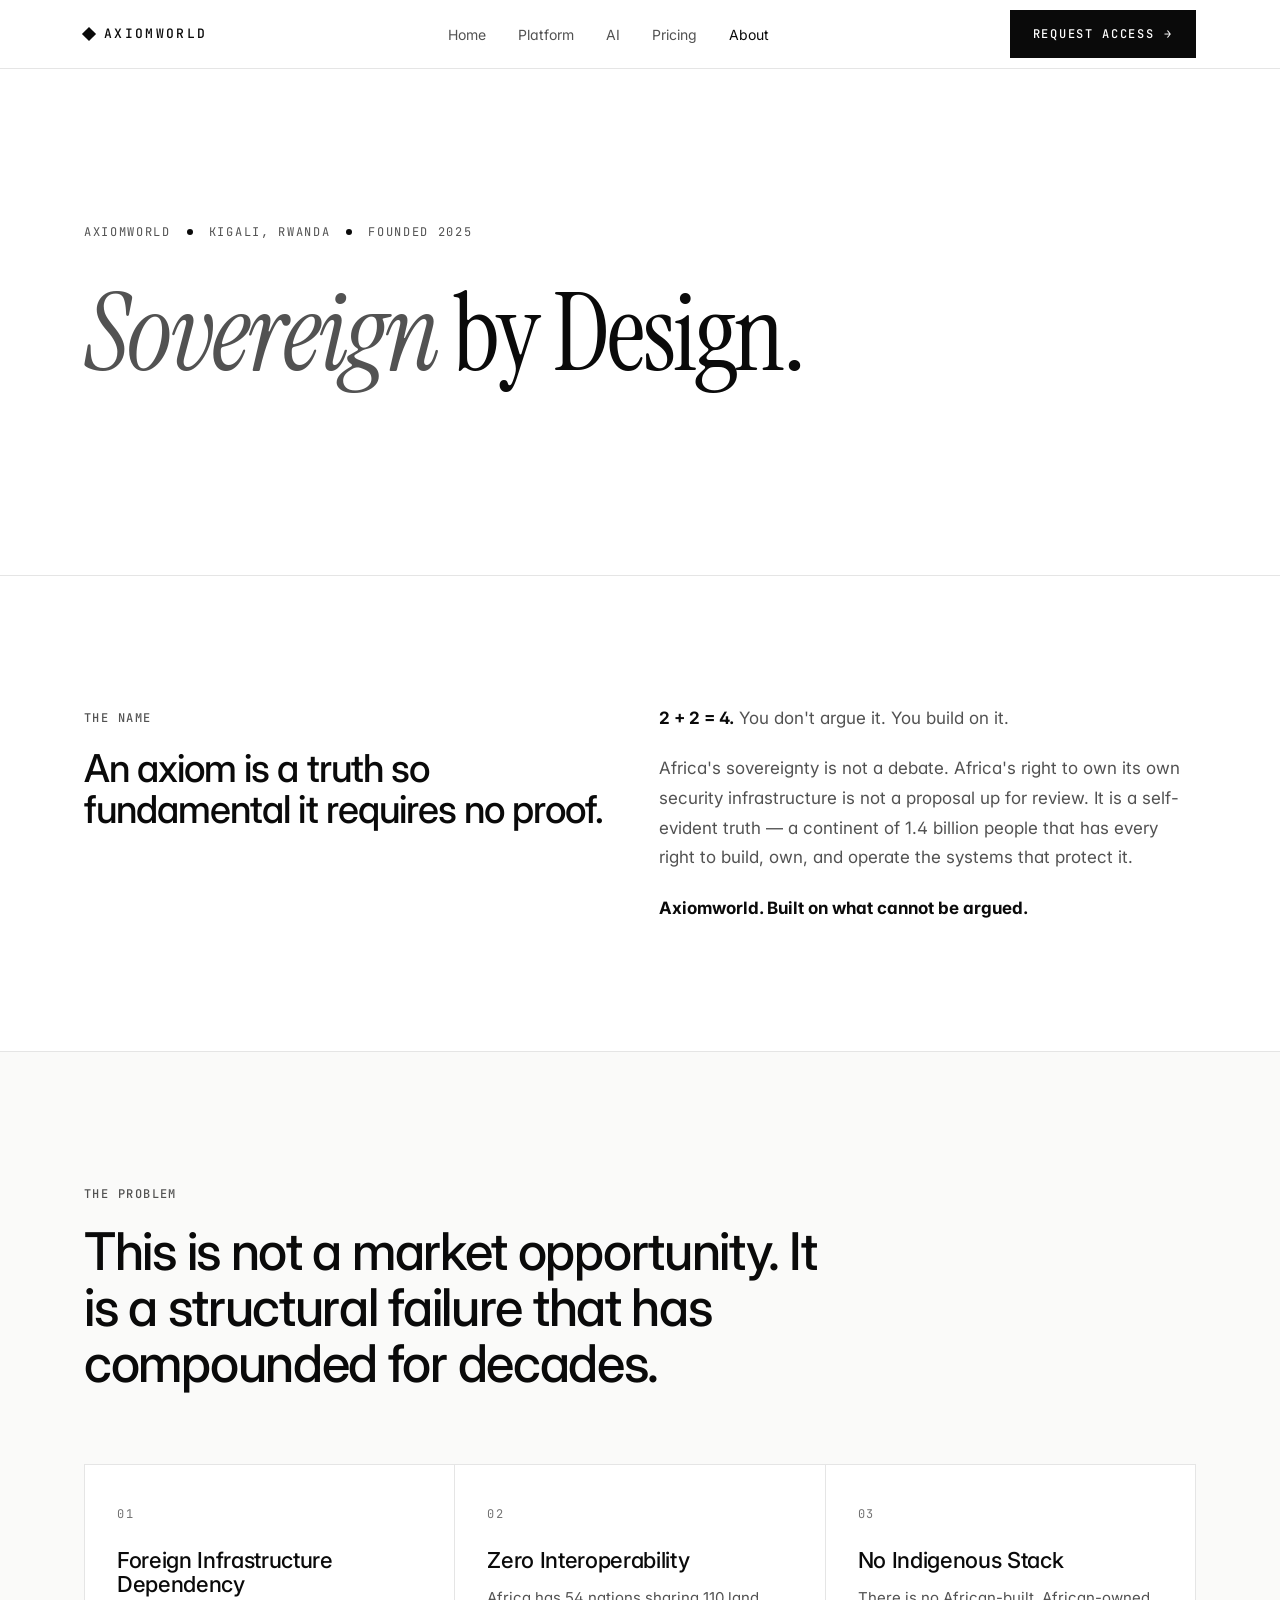
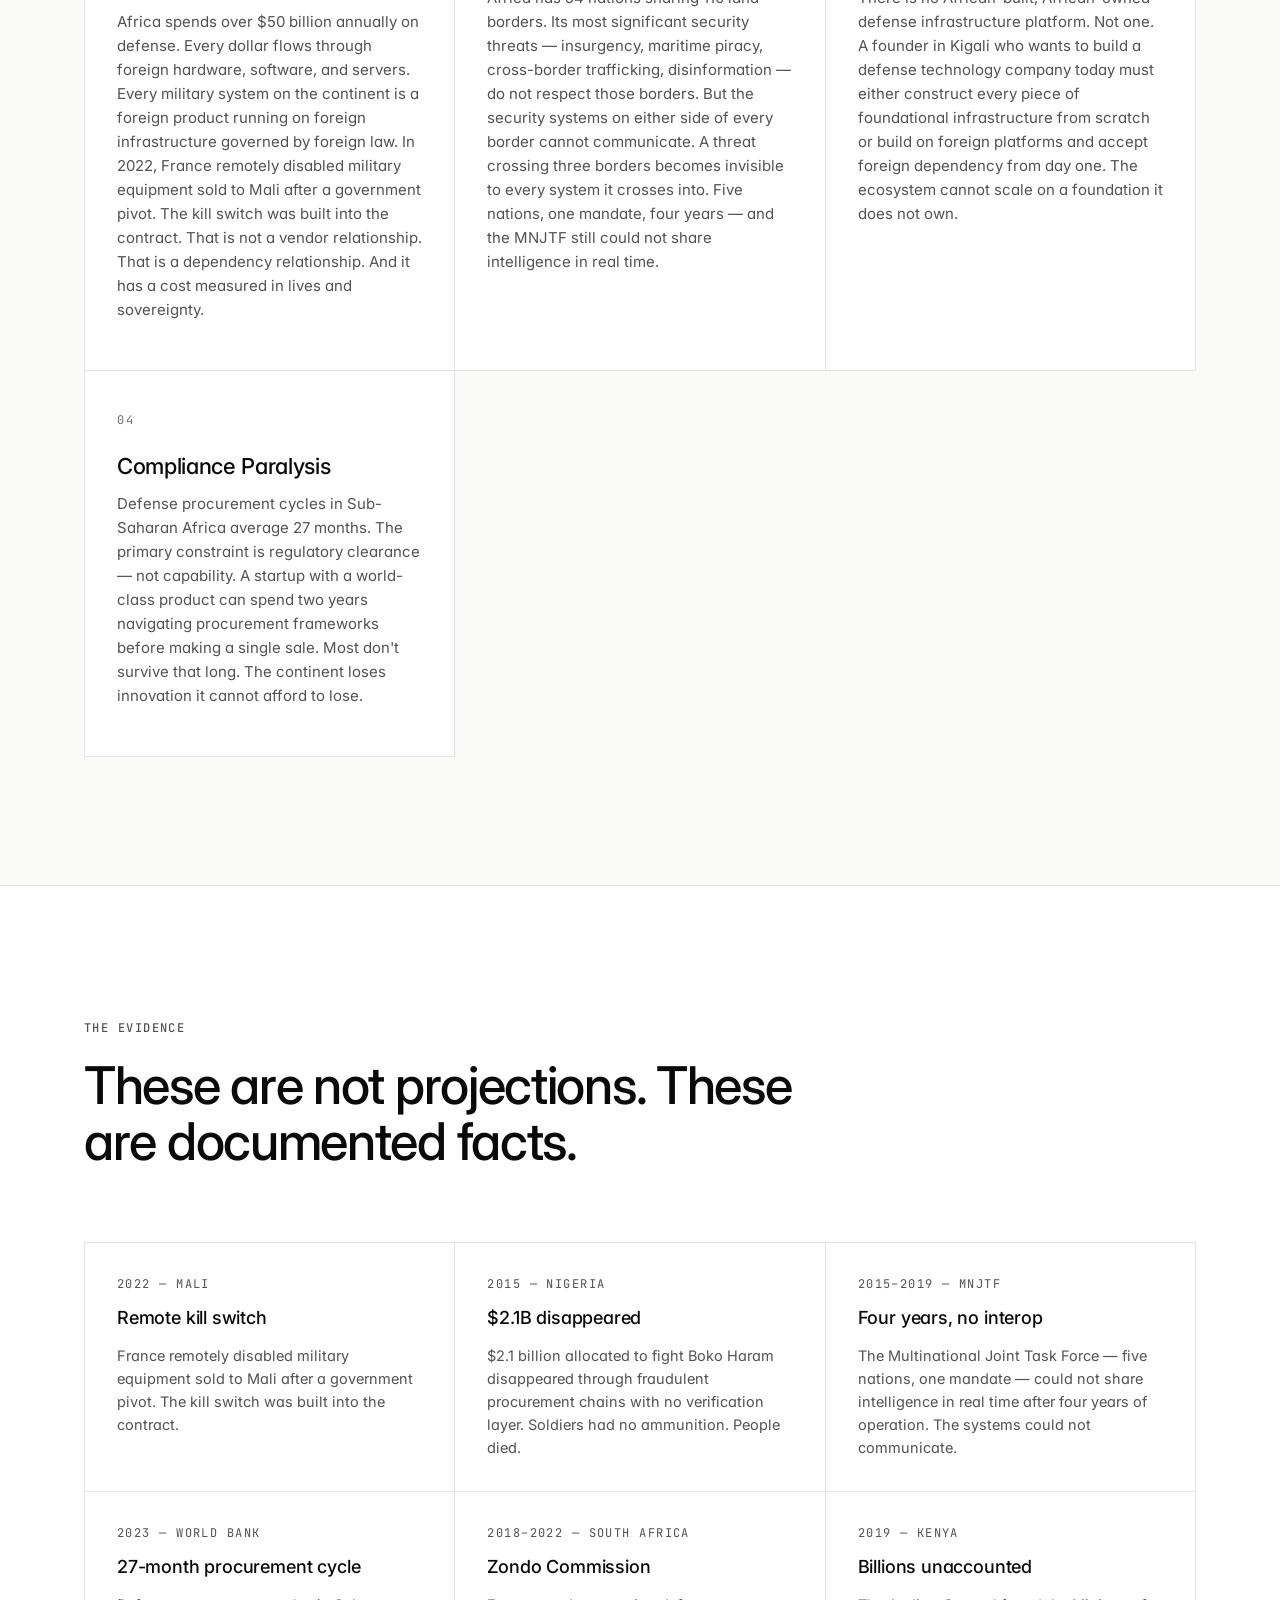
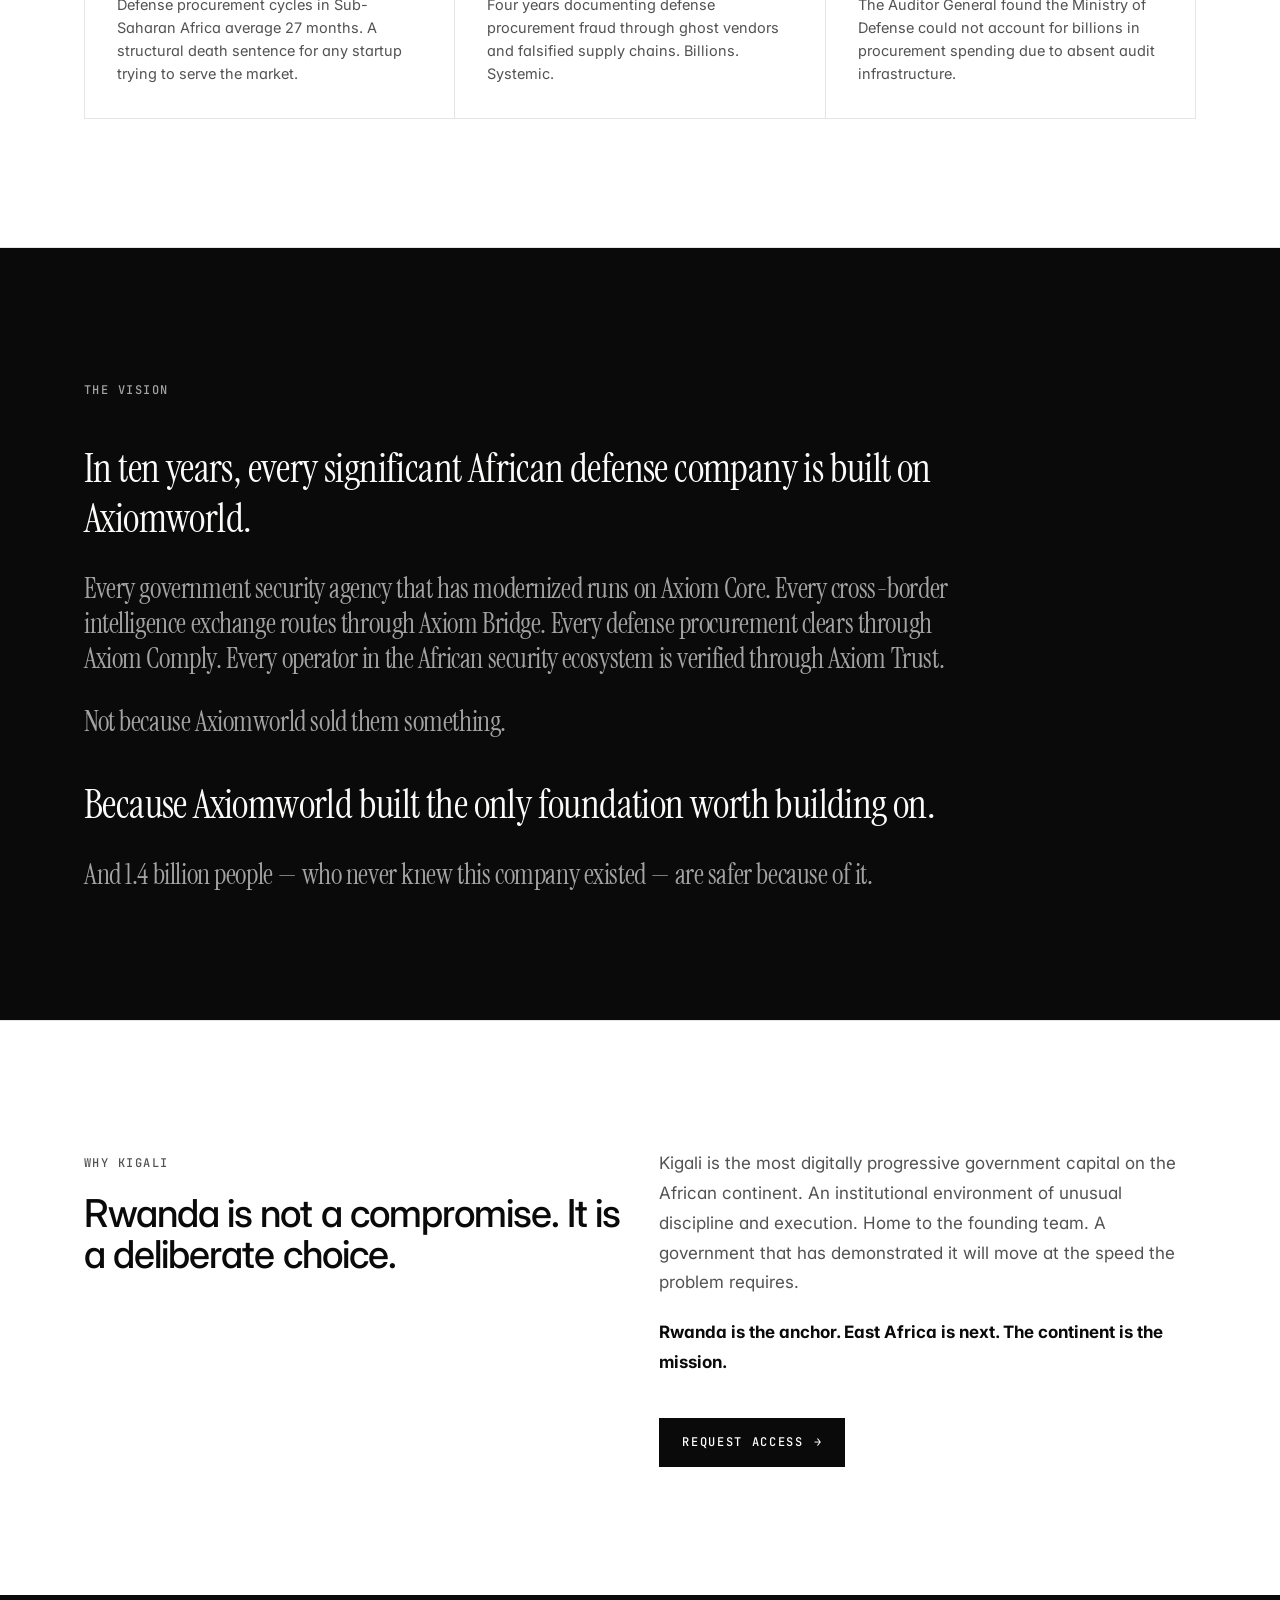
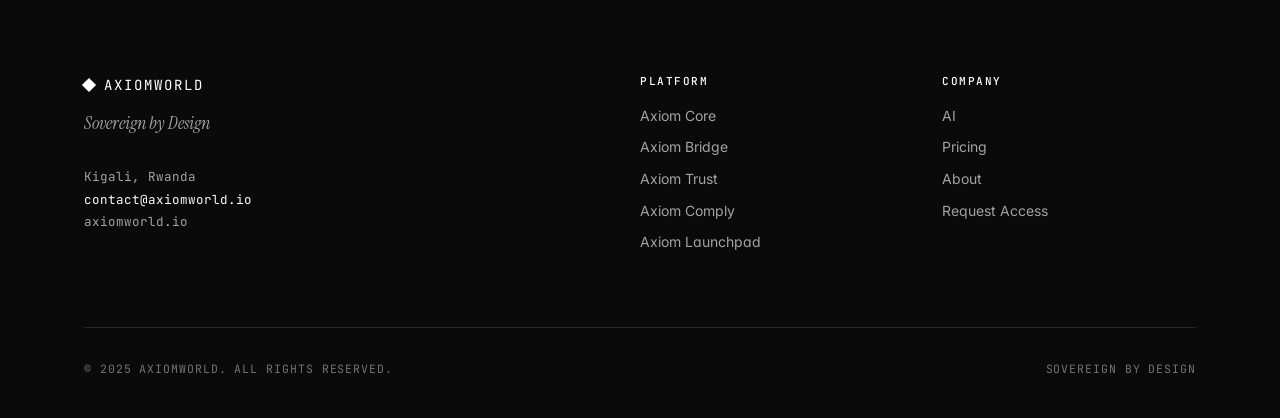
==== about.html @ 34fcff23 "Initial site — Axiomworld sovereign defense infrastructure" ====
<!doctype html>
<html lang="en">
<head>
<meta charset="utf-8" />
<meta name="viewport" content="width=device-width,initial-scale=1" />
<title>About — Axiomworld</title>
<meta name="description" content="Sovereign by Design. Axiomworld — Kigali, Rwanda — Founded 2025. The why, the problem, the evidence, and the vision." />
<link rel="preconnect" href="https://fonts.googleapis.com" />
<link rel="preconnect" href="https://fonts.gstatic.com" crossorigin />
<link href="https://fonts.googleapis.com/css2?family=Inter:wght@400;500;600;700&family=JetBrains+Mono:wght@400;500&family=Instrument+Serif:ital@0;1&display=swap" rel="stylesheet" />
<link rel="stylesheet" href="styles.css" />
</head>
<body>

<header class="nav">
  <div class="nav-inner">
    <a href="index.html" class="brand">Axiomworld</a>
    <nav>
      <ul class="nav-links" id="navLinks">
        <li><a href="index.html">Home</a></li>
        <li><a href="platform.html">Platform</a></li>
        <li><a href="ai.html">AI</a></li>
        <li><a href="pricing.html">Pricing</a></li>
        <li><a href="about.html" class="active">About</a></li>
      </ul>
    </nav>
    <div class="nav-cta">
      <a href="request-access.html" class="btn">Request Access <span class="arrow">→</span></a>
      <button class="nav-toggle" id="navToggle" aria-label="Menu">Menu</button>
    </div>
  </div>
</header>

<main>

<section class="hero">
  <div class="container">
    <div class="hero-meta">
      <span>AXIOMWORLD</span>
      <span class="dot"></span>
      <span>Kigali, Rwanda</span>
      <span class="dot"></span>
      <span>Founded 2025</span>
    </div>
    <h1 class="hero-title"><em>Sovereign</em> by Design.</h1>
  </div>
</section>

<section class="section">
  <div class="container">
    <div class="grid-2">
      <div>
        <span class="eyebrow">The Name</span>
        <h2 class="section-title" style="font-size: clamp(26px, 3vw, 40px);">An axiom is a truth so fundamental it requires no proof.</h2>
      </div>
      <div class="prose">
        <p><strong style="color:var(--text);">2 + 2 = 4.</strong> You don't argue it. You build on it.</p>
        <p>Africa's sovereignty is not a debate. Africa's right to own its own security infrastructure is not a proposal up for review. It is a self-evident truth — a continent of 1.4 billion people that has every right to build, own, and operate the systems that protect it.</p>
        <p><strong style="color:var(--text);">Axiomworld. Built on what cannot be argued.</strong></p>
      </div>
    </div>
  </div>
</section>

<section class="section section--alt">
  <div class="container">
    <div class="section-head">
      <span class="eyebrow">The Problem</span>
      <h2 class="section-title">This is not a market opportunity. It is a structural failure that has compounded for decades.</h2>
    </div>

    <div class="layers">

      <div class="layer">
        <div class="layer-num">01</div>
        <h3 class="layer-title">Foreign Infrastructure Dependency</h3>
        <p class="layer-desc">Africa spends over $50 billion annually on defense. Every dollar flows through foreign hardware, software, and servers. Every military system on the continent is a foreign product running on foreign infrastructure governed by foreign law. In 2022, France remotely disabled military equipment sold to Mali after a government pivot. The kill switch was built into the contract. That is not a vendor relationship. That is a dependency relationship. And it has a cost measured in lives and sovereignty.</p>
      </div>

      <div class="layer">
        <div class="layer-num">02</div>
        <h3 class="layer-title">Zero Interoperability</h3>
        <p class="layer-desc">Africa has 54 nations sharing 110 land borders. Its most significant security threats — insurgency, maritime piracy, cross-border trafficking, disinformation — do not respect those borders. But the security systems on either side of every border cannot communicate. A threat crossing three borders becomes invisible to every system it crosses into. Five nations, one mandate, four years — and the MNJTF still could not share intelligence in real time.</p>
      </div>

      <div class="layer">
        <div class="layer-num">03</div>
        <h3 class="layer-title">No Indigenous Stack</h3>
        <p class="layer-desc">There is no African-built, African-owned defense infrastructure platform. Not one. A founder in Kigali who wants to build a defense technology company today must either construct every piece of foundational infrastructure from scratch or build on foreign platforms and accept foreign dependency from day one. The ecosystem cannot scale on a foundation it does not own.</p>
      </div>

      <div class="layer">
        <div class="layer-num">04</div>
        <h3 class="layer-title">Compliance Paralysis</h3>
        <p class="layer-desc">Defense procurement cycles in Sub-Saharan Africa average 27 months. The primary constraint is regulatory clearance — not capability. A startup with a world-class product can spend two years navigating procurement frameworks before making a single sale. Most don't survive that long. The continent loses innovation it cannot afford to lose.</p>
      </div>

    </div>
  </div>
</section>

<section class="section">
  <div class="container">
    <div class="section-head">
      <span class="eyebrow">The Evidence</span>
      <h2 class="section-title">These are not projections. These are documented facts.</h2>
    </div>

    <div class="evidence">
      <div class="evidence-item">
        <div class="evidence-year">2022 — Mali</div>
        <div class="evidence-title">Remote kill switch</div>
        <div class="evidence-text">France remotely disabled military equipment sold to Mali after a government pivot. The kill switch was built into the contract.</div>
      </div>
      <div class="evidence-item">
        <div class="evidence-year">2015 — Nigeria</div>
        <div class="evidence-title">$2.1B disappeared</div>
        <div class="evidence-text">$2.1 billion allocated to fight Boko Haram disappeared through fraudulent procurement chains with no verification layer. Soldiers had no ammunition. People died.</div>
      </div>
      <div class="evidence-item">
        <div class="evidence-year">2015–2019 — MNJTF</div>
        <div class="evidence-title">Four years, no interop</div>
        <div class="evidence-text">The Multinational Joint Task Force — five nations, one mandate — could not share intelligence in real time after four years of operation. The systems could not communicate.</div>
      </div>
      <div class="evidence-item">
        <div class="evidence-year">2023 — World Bank</div>
        <div class="evidence-title">27-month procurement cycle</div>
        <div class="evidence-text">Defense procurement cycles in Sub-Saharan Africa average 27 months. A structural death sentence for any startup trying to serve the market.</div>
      </div>
      <div class="evidence-item">
        <div class="evidence-year">2018–2022 — South Africa</div>
        <div class="evidence-title">Zondo Commission</div>
        <div class="evidence-text">Four years documenting defense procurement fraud through ghost vendors and falsified supply chains. Billions. Systemic.</div>
      </div>
      <div class="evidence-item">
        <div class="evidence-year">2019 — Kenya</div>
        <div class="evidence-title">Billions unaccounted</div>
        <div class="evidence-text">The Auditor General found the Ministry of Defense could not account for billions in procurement spending due to absent audit infrastructure.</div>
      </div>
    </div>
  </div>
</section>

<section class="section section--black">
  <div class="container">
    <span class="eyebrow">The Vision</span>
    <div class="statement-body" style="margin-top: 24px;">
      <p style="color:#fafaf9;">In ten years, every significant African defense company is built on Axiomworld.</p>
      <p style="color:#a3a3a3; font-size: clamp(20px, 2.4vw, 28px);">Every government security agency that has modernized runs on Axiom Core. Every cross-border intelligence exchange routes through Axiom Bridge. Every defense procurement clears through Axiom Comply. Every operator in the African security ecosystem is verified through Axiom Trust.</p>
      <p style="color:#a3a3a3; font-size: clamp(20px, 2.4vw, 28px);">Not because Axiomworld sold them something.</p>
      <p style="color:#fafaf9;">Because Axiomworld built the only foundation worth building on.</p>
      <p style="color:#a3a3a3; font-size: clamp(20px, 2.4vw, 28px);">And 1.4 billion people — who never knew this company existed — are safer because of it.</p>
    </div>
  </div>
</section>

<section class="section">
  <div class="container">
    <div class="grid-2">
      <div>
        <span class="eyebrow">Why Kigali</span>
        <h2 class="section-title" style="font-size: clamp(26px, 3vw, 40px);">Rwanda is not a compromise. It is a deliberate choice.</h2>
      </div>
      <div class="prose">
        <p>Kigali is the most digitally progressive government capital on the African continent. An institutional environment of unusual discipline and execution. Home to the founding team. A government that has demonstrated it will move at the speed the problem requires.</p>
        <p><strong style="color:var(--text);">Rwanda is the anchor. East Africa is next. The continent is the mission.</strong></p>
        <div style="margin-top: 40px;">
          <a href="request-access.html" class="btn">Request Access <span class="arrow">→</span></a>
        </div>
      </div>
    </div>
  </div>
</section>

</main>

<footer class="footer">
  <div class="container">
    <div class="footer-grid">
      <div>
        <div class="footer-brand">Axiomworld</div>
        <div class="footer-tag">Sovereign by Design</div>
        <div class="footer-addr">
          Kigali, Rwanda<br>
          <a href="mailto:contact@axiomworld.io">contact@axiomworld.io</a><br>
          axiomworld.io
        </div>
      </div>
      <div>
        <h4>Platform</h4>
        <ul>
          <li><a href="platform.html">Axiom Core</a></li>
          <li><a href="platform.html">Axiom Bridge</a></li>
          <li><a href="platform.html">Axiom Trust</a></li>
          <li><a href="platform.html">Axiom Comply</a></li>
          <li><a href="platform.html">Axiom Launchpad</a></li>
        </ul>
      </div>
      <div>
        <h4>Company</h4>
        <ul>
          <li><a href="ai.html">AI</a></li>
          <li><a href="pricing.html">Pricing</a></li>
          <li><a href="about.html">About</a></li>
          <li><a href="request-access.html">Request Access</a></li>
        </ul>
      </div>
    </div>
    <div class="footer-base">
      <div>© 2025 Axiomworld. All rights reserved.</div>
      <div>Sovereign by Design</div>
    </div>
  </div>
</footer>

<script>
  (function(){
    var t = document.getElementById('navToggle');
    var l = document.getElementById('navLinks');
    if (t && l) t.addEventListener('click', function(){ l.classList.toggle('open'); });
  })();
</script>

</body>
</html>
---- styles.css ----
/* =========================================================
   AXIOMWORLD — SOVEREIGN BY DESIGN
   ========================================================= */

:root {
  --bg:          #ffffff;
  --bg-alt:      #fafaf9;
  --bg-deep:     #f5f5f4;
  --text:        #0a0a0a;
  --text-muted:  #525252;
  --text-faint:  #737373;
  --border:      #e5e5e5;
  --border-bold: #0a0a0a;
  --accent:      #0a0a0a;
  --code-bg:     #f5f5f4;
  --sig-red:     #9f1239;

  --font-sans:    'Inter', -apple-system, BlinkMacSystemFont, 'Segoe UI', sans-serif;
  --font-mono:    'JetBrains Mono', ui-monospace, 'SF Mono', Menlo, monospace;
  --font-display: 'Instrument Serif', 'Times New Roman', serif;

  --max-w: 1240px;
  --pad-x: clamp(24px, 5vw, 72px);
}

* { box-sizing: border-box; margin: 0; padding: 0; }

html {
  scroll-behavior: smooth;
  -webkit-text-size-adjust: 100%;
}

body {
  background: var(--bg);
  color: var(--text);
  font-family: var(--font-sans);
  font-size: 16px;
  line-height: 1.55;
  font-weight: 400;
  -webkit-font-smoothing: antialiased;
  -moz-osx-font-smoothing: grayscale;
  font-feature-settings: 'ss01', 'cv11';
}

a { color: inherit; text-decoration: none; }
img { max-width: 100%; display: block; }

/* =========================================================
   LAYOUT PRIMITIVES
   ========================================================= */

.container {
  max-width: var(--max-w);
  margin: 0 auto;
  padding-left: var(--pad-x);
  padding-right: var(--pad-x);
  width: 100%;
}

.section {
  padding: clamp(72px, 10vw, 140px) 0;
  border-top: 1px solid var(--border);
}

.section--alt { background: var(--bg-alt); }
.section--deep { background: var(--bg-deep); }
.section--black { background: var(--text); color: #fafaf9; }
.section--black .eyebrow { color: #a3a3a3; }
.section--black .section-title { color: #fafaf9; }

.section-head {
  margin-bottom: clamp(40px, 6vw, 72px);
  max-width: 760px;
}

/* =========================================================
   TYPOGRAPHY
   ========================================================= */

.eyebrow {
  font-family: var(--font-mono);
  font-size: 12px;
  font-weight: 500;
  text-transform: uppercase;
  letter-spacing: 0.12em;
  color: var(--text-muted);
  display: inline-block;
  margin-bottom: 20px;
}

.eyebrow--num::before {
  content: attr(data-num) ' — ';
  color: var(--text);
}

h1, h2, h3, h4 { font-weight: 500; letter-spacing: -0.02em; line-height: 1.1; }

.display {
  font-family: var(--font-display);
  font-weight: 400;
  font-size: clamp(40px, 7vw, 88px);
  line-height: 1.02;
  letter-spacing: -0.02em;
}

.section-title {
  font-size: clamp(30px, 4.2vw, 52px);
  line-height: 1.08;
  letter-spacing: -0.025em;
  margin-bottom: 16px;
  font-weight: 500;
}

.section-kicker {
  font-family: var(--font-display);
  font-style: italic;
  color: var(--text-muted);
  font-size: clamp(18px, 2vw, 22px);
  line-height: 1.4;
  margin-bottom: 28px;
  font-weight: 400;
}

.lede {
  font-size: clamp(17px, 1.5vw, 20px);
  line-height: 1.55;
  color: var(--text);
  max-width: 680px;
}

.body-text {
  color: var(--text-muted);
  font-size: 16px;
  line-height: 1.65;
  max-width: 640px;
}
.body-text p + p { margin-top: 1em; }

.mono {
  font-family: var(--font-mono);
  font-size: 12.5px;
  letter-spacing: 0.02em;
  color: var(--text-muted);
}

hr.rule {
  border: none;
  border-top: 1px solid var(--border);
  margin: 64px 0;
}

hr.rule--bold {
  border: none;
  border-top: 2px solid var(--border-bold);
  margin: 40px 0;
}

/* =========================================================
   NAV
   ========================================================= */

.nav {
  position: sticky;
  top: 0;
  z-index: 50;
  background: rgba(255,255,255,0.88);
  backdrop-filter: saturate(180%) blur(12px);
  -webkit-backdrop-filter: saturate(180%) blur(12px);
  border-bottom: 1px solid var(--border);
}

.nav-inner {
  display: flex;
  align-items: center;
  justify-content: space-between;
  height: 68px;
  max-width: var(--max-w);
  margin: 0 auto;
  padding-left: var(--pad-x);
  padding-right: var(--pad-x);
}

.brand {
  font-family: var(--font-mono);
  font-weight: 500;
  font-size: 13px;
  letter-spacing: 0.18em;
  text-transform: uppercase;
  color: var(--text);
  display: flex;
  align-items: center;
  gap: 10px;
}
.brand::before {
  content: '';
  display: inline-block;
  width: 10px; height: 10px;
  background: var(--text);
  transform: rotate(45deg);
}

.nav-links {
  display: flex;
  align-items: center;
  gap: 32px;
  list-style: none;
}
.nav-links a {
  font-size: 14px;
  color: var(--text-muted);
  transition: color 0.15s ease;
  padding: 8px 0;
}
.nav-links a:hover,
.nav-links a.active { color: var(--text); }

.nav-cta { display: flex; align-items: center; gap: 16px; }

.nav-toggle {
  display: none;
  background: none; border: none;
  font-family: var(--font-mono);
  font-size: 12px;
  text-transform: uppercase;
  letter-spacing: 0.12em;
  color: var(--text);
  cursor: pointer;
}

@media (max-width: 860px) {
  .nav-links { display: none; }
  .nav-links.open {
    display: flex;
    position: absolute;
    top: 68px; left: 0; right: 0;
    flex-direction: column;
    align-items: flex-start;
    background: #fff;
    padding: 24px var(--pad-x) 32px;
    border-bottom: 1px solid var(--border);
    gap: 20px;
  }
  .nav-toggle { display: block; }
  .nav-cta .btn { display: none; }
}

/* =========================================================
   BUTTONS
   ========================================================= */

.btn {
  display: inline-flex;
  align-items: center;
  gap: 10px;
  font-family: var(--font-mono);
  font-size: 12px;
  font-weight: 500;
  letter-spacing: 0.14em;
  text-transform: uppercase;
  padding: 14px 22px;
  background: var(--text);
  color: #fff;
  border: 1px solid var(--text);
  cursor: pointer;
  transition: all 0.18s ease;
  white-space: nowrap;
}
.btn:hover { background: #fff; color: var(--text); }

.btn--ghost {
  background: transparent;
  color: var(--text);
  border-color: var(--text);
}
.btn--ghost:hover { background: var(--text); color: #fff; }

.btn--inline {
  padding: 0;
  background: none;
  color: var(--text);
  border: none;
  border-bottom: 1px solid var(--text);
  border-radius: 0;
  padding-bottom: 2px;
  font-size: 12px;
  letter-spacing: 0.14em;
}
.btn--inline:hover { background: none; color: var(--text-muted); border-bottom-color: var(--text-muted); }

.btn .arrow { transition: transform 0.18s ease; }
.btn:hover .arrow { transform: translateX(4px); }

/* =========================================================
   HERO
   ========================================================= */

.hero {
  padding-top: clamp(80px, 12vw, 160px);
  padding-bottom: clamp(80px, 12vw, 140px);
  border-top: none;
  position: relative;
}

.hero-grid {
  display: grid;
  grid-template-columns: minmax(0, 1fr);
  gap: 48px;
}

.hero-meta {
  font-family: var(--font-mono);
  font-size: 12px;
  letter-spacing: 0.14em;
  text-transform: uppercase;
  color: var(--text-muted);
  margin-bottom: 40px;
  display: flex;
  gap: 16px;
  flex-wrap: wrap;
  align-items: center;
}
.hero-meta .dot { width: 6px; height: 6px; background: var(--text); border-radius: 50%; display:inline-block; }

.hero-title {
  font-family: var(--font-display);
  font-weight: 400;
  font-size: clamp(44px, 8.5vw, 108px);
  line-height: 0.98;
  letter-spacing: -0.025em;
  max-width: 18ch;
  margin-bottom: 48px;
}
.hero-title em {
  font-style: italic;
  color: var(--text-muted);
}

.hero-sub {
  font-family: var(--font-mono);
  font-size: 13px;
  letter-spacing: 0.1em;
  text-transform: uppercase;
  color: var(--text-muted);
  margin-bottom: 48px;
}

.hero-actions { display: flex; gap: 16px; flex-wrap: wrap; }

/* =========================================================
   STATS GRID
   ========================================================= */

.stats-grid {
  display: grid;
  grid-template-columns: repeat(auto-fit, minmax(260px, 1fr));
  gap: 0;
  border-top: 1px solid var(--border);
  border-left: 1px solid var(--border);
}

.stat {
  padding: 40px 32px;
  border-right: 1px solid var(--border);
  border-bottom: 1px solid var(--border);
  background: var(--bg);
}

.stat-num {
  font-family: var(--font-display);
  font-size: clamp(48px, 5vw, 72px);
  line-height: 1;
  letter-spacing: -0.03em;
  margin-bottom: 16px;
  font-weight: 400;
}
.stat-label {
  font-weight: 500;
  font-size: 15px;
  margin-bottom: 10px;
  color: var(--text);
}
.stat-desc {
  font-family: var(--font-mono);
  font-size: 12.5px;
  line-height: 1.55;
  color: var(--text-muted);
}

/* =========================================================
   LAYER / FEATURE CARDS
   ========================================================= */

.layers {
  display: grid;
  grid-template-columns: repeat(auto-fit, minmax(320px, 1fr));
  gap: 0;
  border-top: 1px solid var(--border);
  border-left: 1px solid var(--border);
}
.layer {
  padding: 40px 32px 48px;
  border-right: 1px solid var(--border);
  border-bottom: 1px solid var(--border);
  background: var(--bg);
  display: flex;
  flex-direction: column;
}
.layer-num {
  font-family: var(--font-mono);
  font-size: 12px;
  letter-spacing: 0.14em;
  color: var(--text-faint);
  margin-bottom: 24px;
}
.layer-code {
  font-family: var(--font-mono);
  font-size: 13px;
  font-weight: 500;
  letter-spacing: 0.08em;
  background: var(--code-bg);
  color: var(--text);
  padding: 4px 10px;
  align-self: flex-start;
  margin-bottom: 16px;
  border: 1px solid var(--border);
}
.layer-title {
  font-size: 22px;
  font-weight: 500;
  margin-bottom: 14px;
  letter-spacing: -0.015em;
}
.layer-desc {
  color: var(--text-muted);
  font-size: 15px;
  line-height: 1.6;
}

/* Full-width layer rows (Platform page) */
.layer-row {
  display: grid;
  grid-template-columns: 180px minmax(0, 1fr) minmax(0, 360px);
  gap: 48px;
  padding: 64px 0;
  border-bottom: 1px solid var(--border);
  align-items: start;
}
.layer-row:last-child { border-bottom: none; }
.layer-row .layer-num { margin-bottom: 0; padding-top: 6px; }
.layer-row-main h3 {
  font-size: clamp(26px, 2.8vw, 36px);
  font-weight: 500;
  margin-bottom: 10px;
  letter-spacing: -0.02em;
}
.layer-row-main .layer-code { margin-bottom: 20px; }
.layer-row-main p {
  color: var(--text-muted);
  font-size: 16px;
  line-height: 1.7;
}
.layer-row-main p + p { margin-top: 1em; }
.layer-specs {
  font-family: var(--font-mono);
  font-size: 12.5px;
  line-height: 1.8;
  color: var(--text-muted);
  background: var(--bg-alt);
  padding: 24px;
  border: 1px solid var(--border);
}
.layer-specs .label {
  color: var(--text);
  text-transform: uppercase;
  letter-spacing: 0.1em;
  font-size: 11px;
  display: block;
  margin-bottom: 4px;
}
.layer-specs > div + div { margin-top: 16px; }

@media (max-width: 900px) {
  .layer-row { grid-template-columns: 1fr; gap: 24px; padding: 48px 0; }
}

/* =========================================================
   STACK TABLE
   ========================================================= */

.stack-table {
  width: 100%;
  border-collapse: collapse;
  font-family: var(--font-mono);
  font-size: 13.5px;
  border-top: 1px solid var(--border);
}
.stack-table td {
  padding: 18px 16px;
  border-bottom: 1px solid var(--border);
  vertical-align: top;
}
.stack-table td:first-child {
  color: var(--text-muted);
  text-transform: uppercase;
  letter-spacing: 0.08em;
  font-size: 12px;
  width: 44%;
}
.stack-table td:last-child { color: var(--text); }

/* =========================================================
   AI CAPABILITY CARDS
   ========================================================= */

.ai-list { display: grid; gap: 0; border-top: 1px solid var(--border); }
.ai-item {
  display: grid;
  grid-template-columns: 80px minmax(0, 1fr) minmax(0, 320px);
  gap: 40px;
  padding: 48px 0;
  border-bottom: 1px solid var(--border);
  align-items: start;
}
.ai-item-num {
  font-family: var(--font-display);
  font-size: 44px;
  line-height: 1;
  color: var(--text-muted);
}
.ai-item-body .eyebrow { margin-bottom: 10px; }
.ai-item-body h3 {
  font-size: clamp(22px, 2.2vw, 28px);
  font-weight: 500;
  letter-spacing: -0.015em;
  margin-bottom: 14px;
}
.ai-item-body p {
  color: var(--text-muted);
  font-size: 15.5px;
  line-height: 1.7;
}
.ai-item-spec {
  font-family: var(--font-mono);
  font-size: 12.5px;
  line-height: 1.75;
  color: var(--text-muted);
  border-left: 2px solid var(--text);
  padding-left: 20px;
}
.ai-item-spec .label {
  display: block;
  color: var(--text);
  font-size: 11px;
  text-transform: uppercase;
  letter-spacing: 0.1em;
  margin-bottom: 2px;
}
.ai-item-spec > div + div { margin-top: 12px; }

@media (max-width: 900px) {
  .ai-item { grid-template-columns: 1fr; gap: 20px; padding: 40px 0; }
}

/* =========================================================
   PRICING
   ========================================================= */

.pricing-group-title {
  font-family: var(--font-mono);
  font-size: 12px;
  text-transform: uppercase;
  letter-spacing: 0.14em;
  color: var(--text);
  margin-bottom: 10px;
}
.pricing-group-desc {
  font-family: var(--font-display);
  font-style: italic;
  color: var(--text-muted);
  font-size: 18px;
  margin-bottom: 40px;
  max-width: 620px;
}

.price-grid {
  display: grid;
  grid-template-columns: repeat(auto-fit, minmax(280px, 1fr));
  gap: 0;
  border-top: 1px solid var(--border);
  border-left: 1px solid var(--border);
  margin-bottom: 80px;
}
.price-card {
  padding: 40px 32px;
  border-right: 1px solid var(--border);
  border-bottom: 1px solid var(--border);
  background: var(--bg);
  display: flex;
  flex-direction: column;
}
.price-tier {
  font-family: var(--font-mono);
  font-size: 12px;
  letter-spacing: 0.14em;
  text-transform: uppercase;
  color: var(--text-muted);
  margin-bottom: 20px;
}
.price-amount {
  font-family: var(--font-display);
  font-size: 42px;
  letter-spacing: -0.02em;
  line-height: 1;
  margin-bottom: 8px;
}
.price-amount .per {
  font-family: var(--font-sans);
  font-size: 14px;
  color: var(--text-muted);
  font-style: normal;
  letter-spacing: 0;
}
.price-for {
  font-size: 14px;
  color: var(--text-muted);
  margin-bottom: 24px;
  line-height: 1.5;
}
.price-feats {
  list-style: none;
  padding: 0;
  margin: 0 0 24px;
  font-size: 14px;
  line-height: 1.7;
}
.price-feats li {
  padding: 8px 0;
  border-bottom: 1px dashed var(--border);
  color: var(--text);
}
.price-feats li:last-child { border-bottom: none; }
.price-usage {
  font-family: var(--font-mono);
  font-size: 11.5px;
  line-height: 1.7;
  color: var(--text-muted);
  background: var(--bg-alt);
  padding: 14px 16px;
  border: 1px solid var(--border);
  margin-bottom: 24px;
}
.price-usage div + div { margin-top: 4px; }
.price-card .btn { align-self: flex-start; margin-top: auto; }

/* =========================================================
   ABOUT / EVIDENCE
   ========================================================= */

.prose { max-width: 720px; }
.prose p { color: var(--text-muted); font-size: 17px; line-height: 1.75; }
.prose p + p { margin-top: 1.2em; }
.prose h3 {
  margin-top: 56px;
  margin-bottom: 14px;
  font-size: 22px;
  font-weight: 500;
  letter-spacing: -0.01em;
  color: var(--text);
}

.evidence {
  display: grid;
  grid-template-columns: repeat(auto-fit, minmax(300px, 1fr));
  gap: 0;
  border-top: 1px solid var(--border);
  border-left: 1px solid var(--border);
}
.evidence-item {
  padding: 32px;
  border-right: 1px solid var(--border);
  border-bottom: 1px solid var(--border);
  background: var(--bg);
}
.evidence-year {
  font-family: var(--font-mono);
  font-size: 12px;
  letter-spacing: 0.12em;
  text-transform: uppercase;
  color: var(--text-muted);
  margin-bottom: 10px;
}
.evidence-title {
  font-weight: 500;
  font-size: 18px;
  margin-bottom: 12px;
  letter-spacing: -0.01em;
}
.evidence-text {
  font-size: 14.5px;
  line-height: 1.6;
  color: var(--text-muted);
}

/* =========================================================
   FORM
   ========================================================= */

.form-grid {
  display: grid;
  grid-template-columns: minmax(0, 1fr) minmax(0, 1fr);
  gap: 24px;
  max-width: 720px;
}
.form-field { display: flex; flex-direction: column; }
.form-field--wide { grid-column: 1 / -1; }
.form-label {
  font-family: var(--font-mono);
  font-size: 11px;
  letter-spacing: 0.14em;
  text-transform: uppercase;
  color: var(--text-muted);
  margin-bottom: 8px;
}
.form-input,
.form-textarea {
  font-family: var(--font-sans);
  font-size: 15px;
  padding: 12px 14px;
  border: 1px solid var(--border);
  background: #fff;
  color: var(--text);
  transition: border-color 0.15s ease;
  width: 100%;
}
.form-input:focus,
.form-textarea:focus { outline: none; border-color: var(--text); }
.form-textarea { min-height: 140px; resize: vertical; }

.form-actions { margin-top: 32px; grid-column: 1 / -1; }

@media (max-width: 640px) {
  .form-grid { grid-template-columns: 1fr; }
}

/* =========================================================
   BANNER / BIG STATEMENT
   ========================================================= */

.statement {
  padding: clamp(80px, 10vw, 140px) 0;
}
.statement-body {
  max-width: 900px;
}
.statement-body p {
  font-family: var(--font-display);
  font-size: clamp(26px, 3.2vw, 40px);
  line-height: 1.25;
  letter-spacing: -0.015em;
  color: var(--text);
}
.statement-body p + p { margin-top: 1em; color: var(--text-muted); }

/* =========================================================
   FOOTER
   ========================================================= */

.footer {
  background: var(--text);
  color: #a3a3a3;
  padding: 80px 0 40px;
}
.footer-grid {
  display: grid;
  grid-template-columns: 2fr 1fr 1fr;
  gap: 48px;
  margin-bottom: 64px;
}
@media (max-width: 760px) {
  .footer-grid { grid-template-columns: 1fr; gap: 40px; }
}
.footer-brand {
  font-family: var(--font-mono);
  color: #fff;
  font-size: 14px;
  letter-spacing: 0.14em;
  text-transform: uppercase;
  margin-bottom: 14px;
  display: flex; align-items: center; gap: 10px;
}
.footer-brand::before {
  content: '';
  width: 10px; height: 10px;
  background: #fff;
  transform: rotate(45deg);
  display: inline-block;
}
.footer-tag {
  font-family: var(--font-display);
  font-style: italic;
  color: #a3a3a3;
  font-size: 18px;
  margin-bottom: 28px;
}
.footer-addr {
  font-family: var(--font-mono);
  font-size: 12.5px;
  line-height: 1.8;
  color: #a3a3a3;
}
.footer-addr a { color: #fafaf9; }
.footer h4 {
  font-family: var(--font-mono);
  font-size: 11px;
  text-transform: uppercase;
  letter-spacing: 0.14em;
  color: #fff;
  margin-bottom: 18px;
  font-weight: 500;
}
.footer ul { list-style: none; }
.footer li { margin-bottom: 10px; font-size: 14px; }
.footer li a { color: #a3a3a3; transition: color 0.15s; }
.footer li a:hover { color: #fff; }

.footer-base {
  padding-top: 32px;
  border-top: 1px solid #262626;
  display: flex;
  justify-content: space-between;
  font-family: var(--font-mono);
  font-size: 11.5px;
  color: #737373;
  letter-spacing: 0.08em;
  text-transform: uppercase;
}
@media (max-width: 640px) {
  .footer-base { flex-direction: column; gap: 10px; }
}

/* =========================================================
   UTILITIES
   ========================================================= */

.mt-xl { margin-top: clamp(40px, 6vw, 72px); }
.mb-xl { margin-bottom: clamp(40px, 6vw, 72px); }
.center { text-align: center; }
.muted { color: var(--text-muted); }
.grid-2 {
  display: grid;
  grid-template-columns: repeat(2, minmax(0, 1fr));
  gap: clamp(24px, 3vw, 48px);
}
@media (max-width: 760px) { .grid-2 { grid-template-columns: 1fr; } }
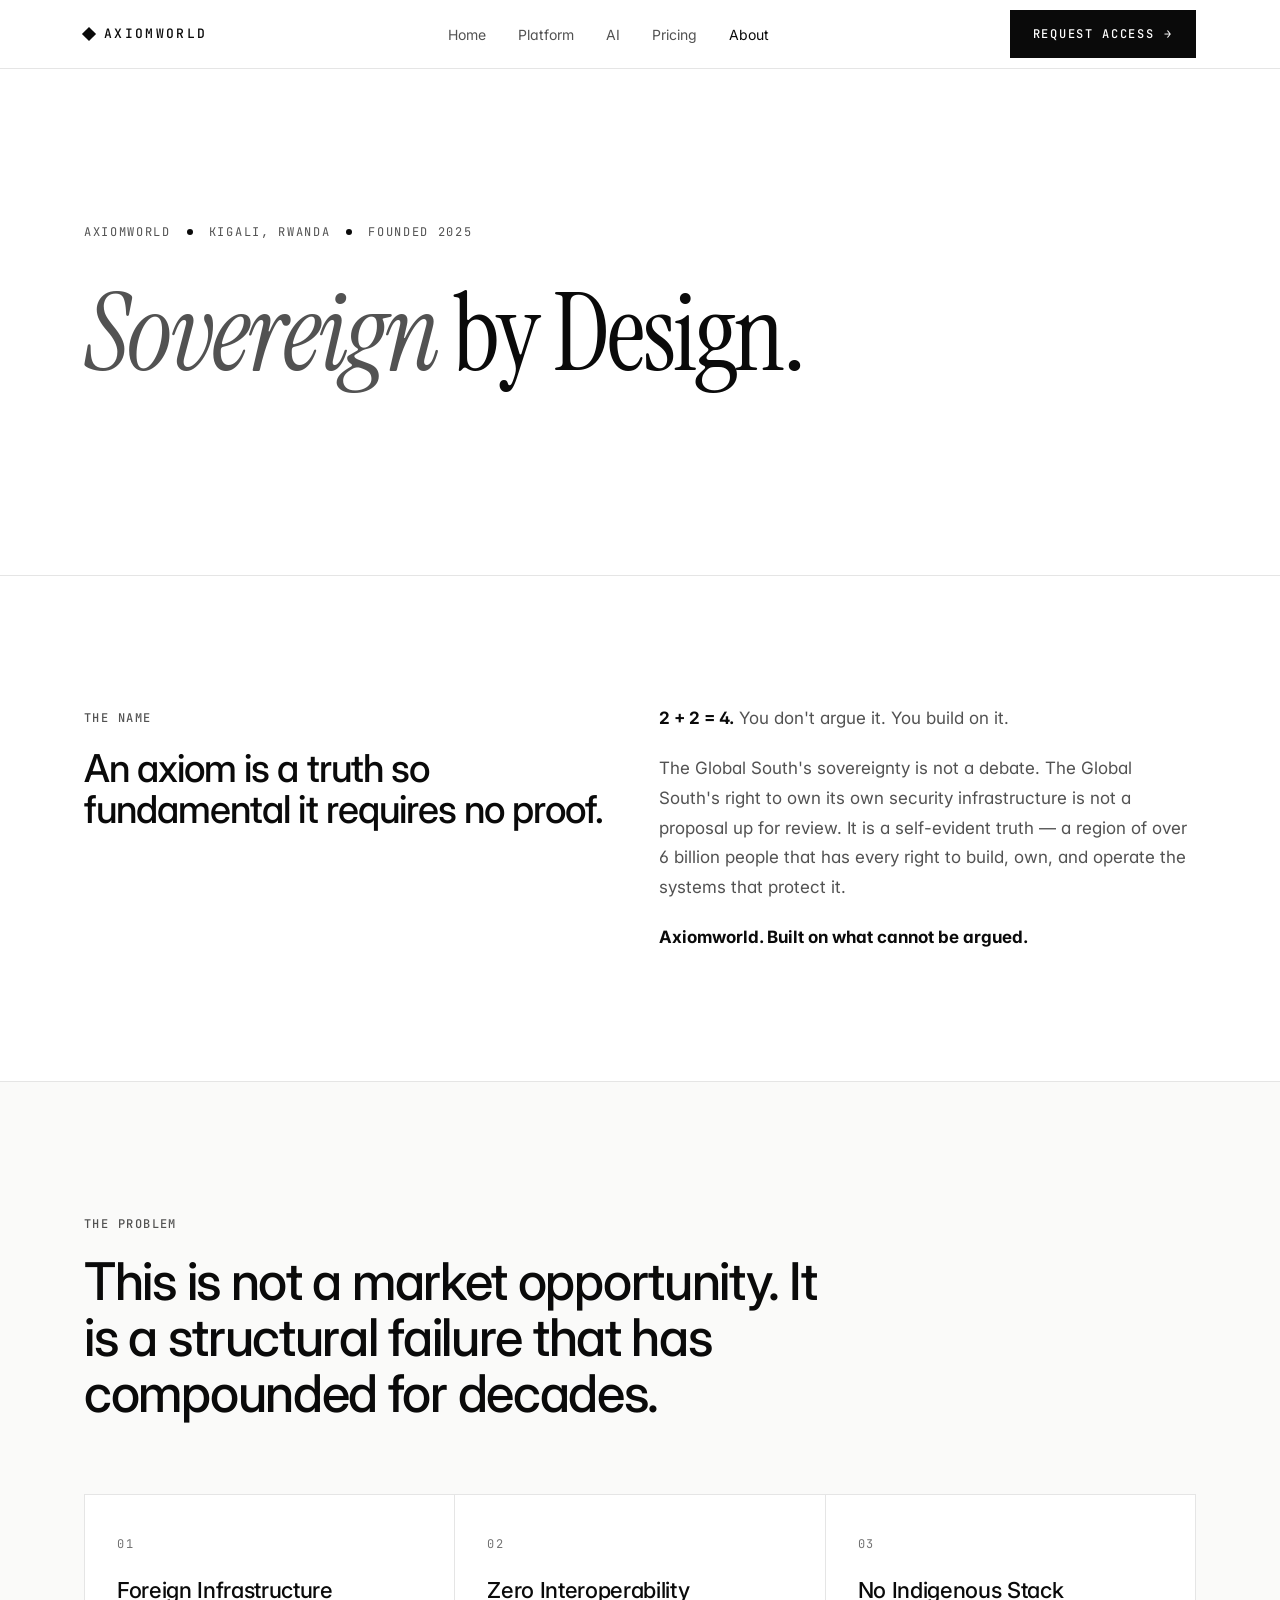
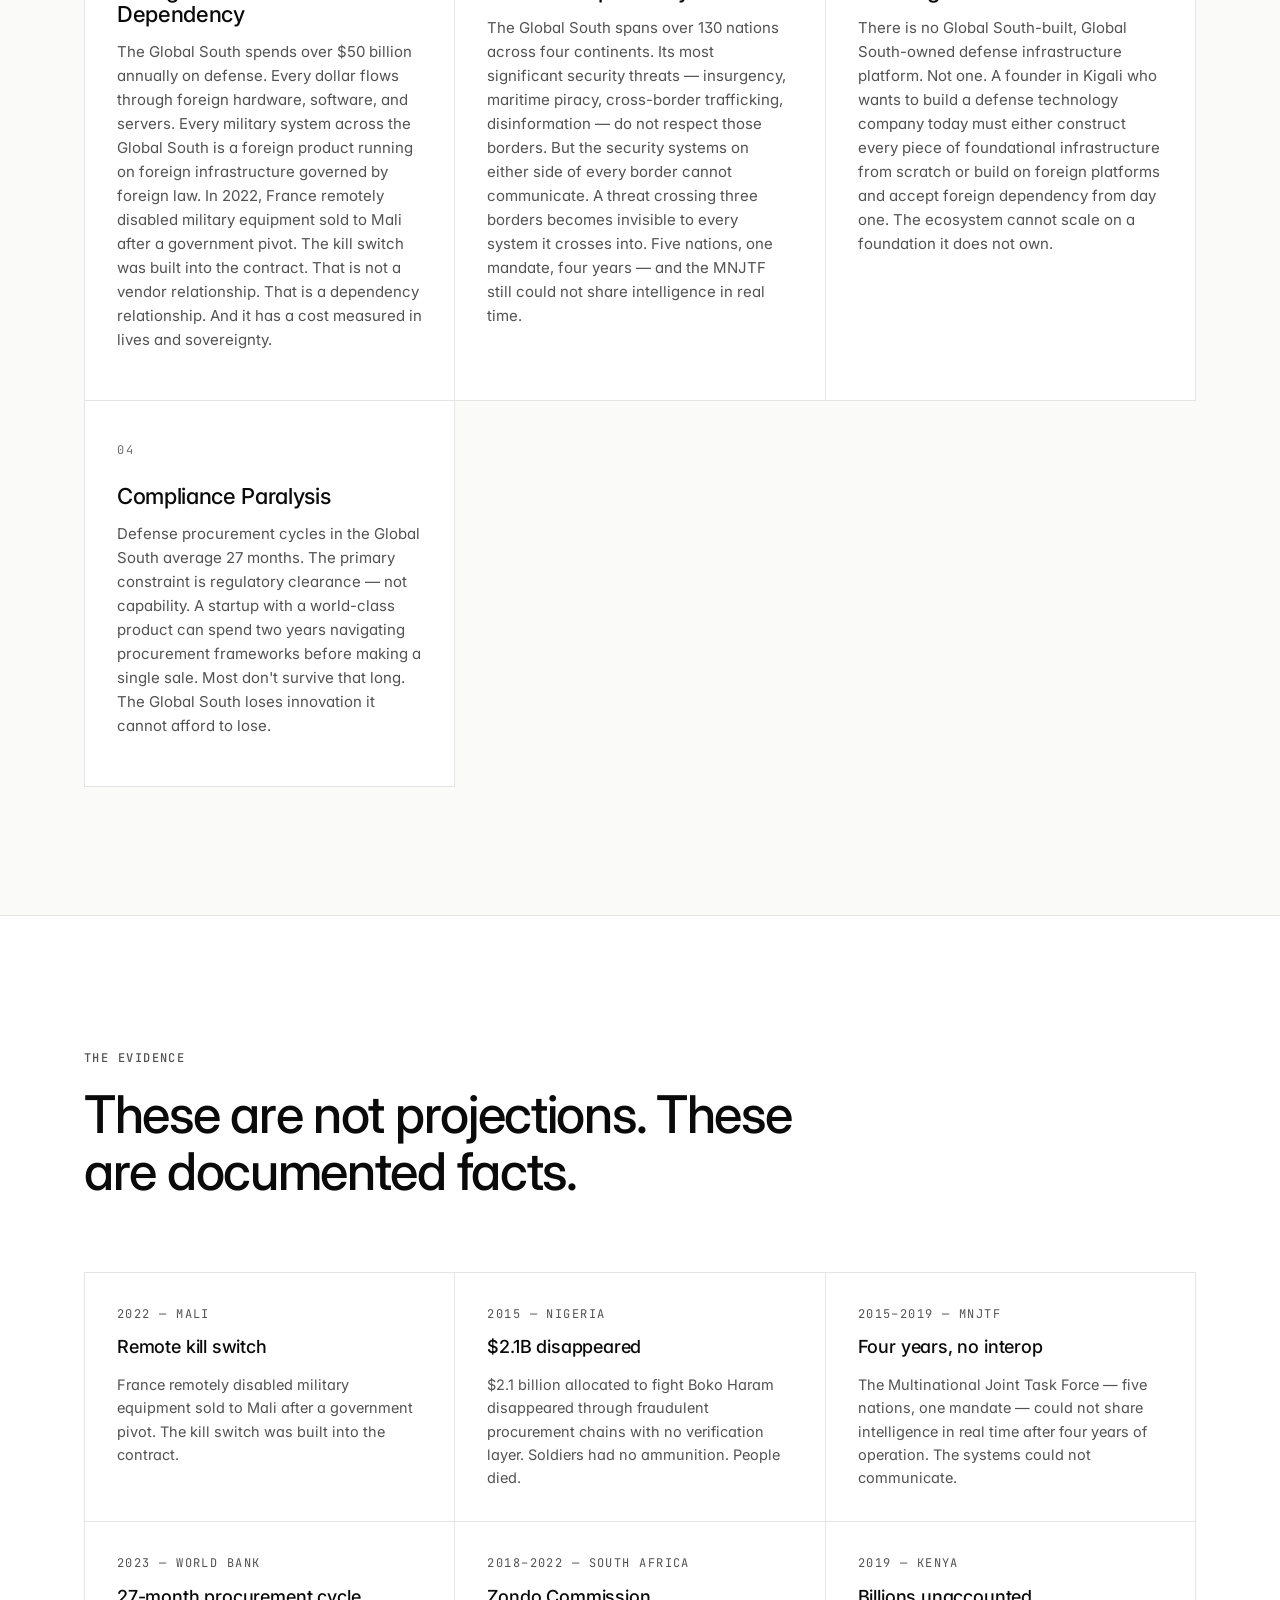
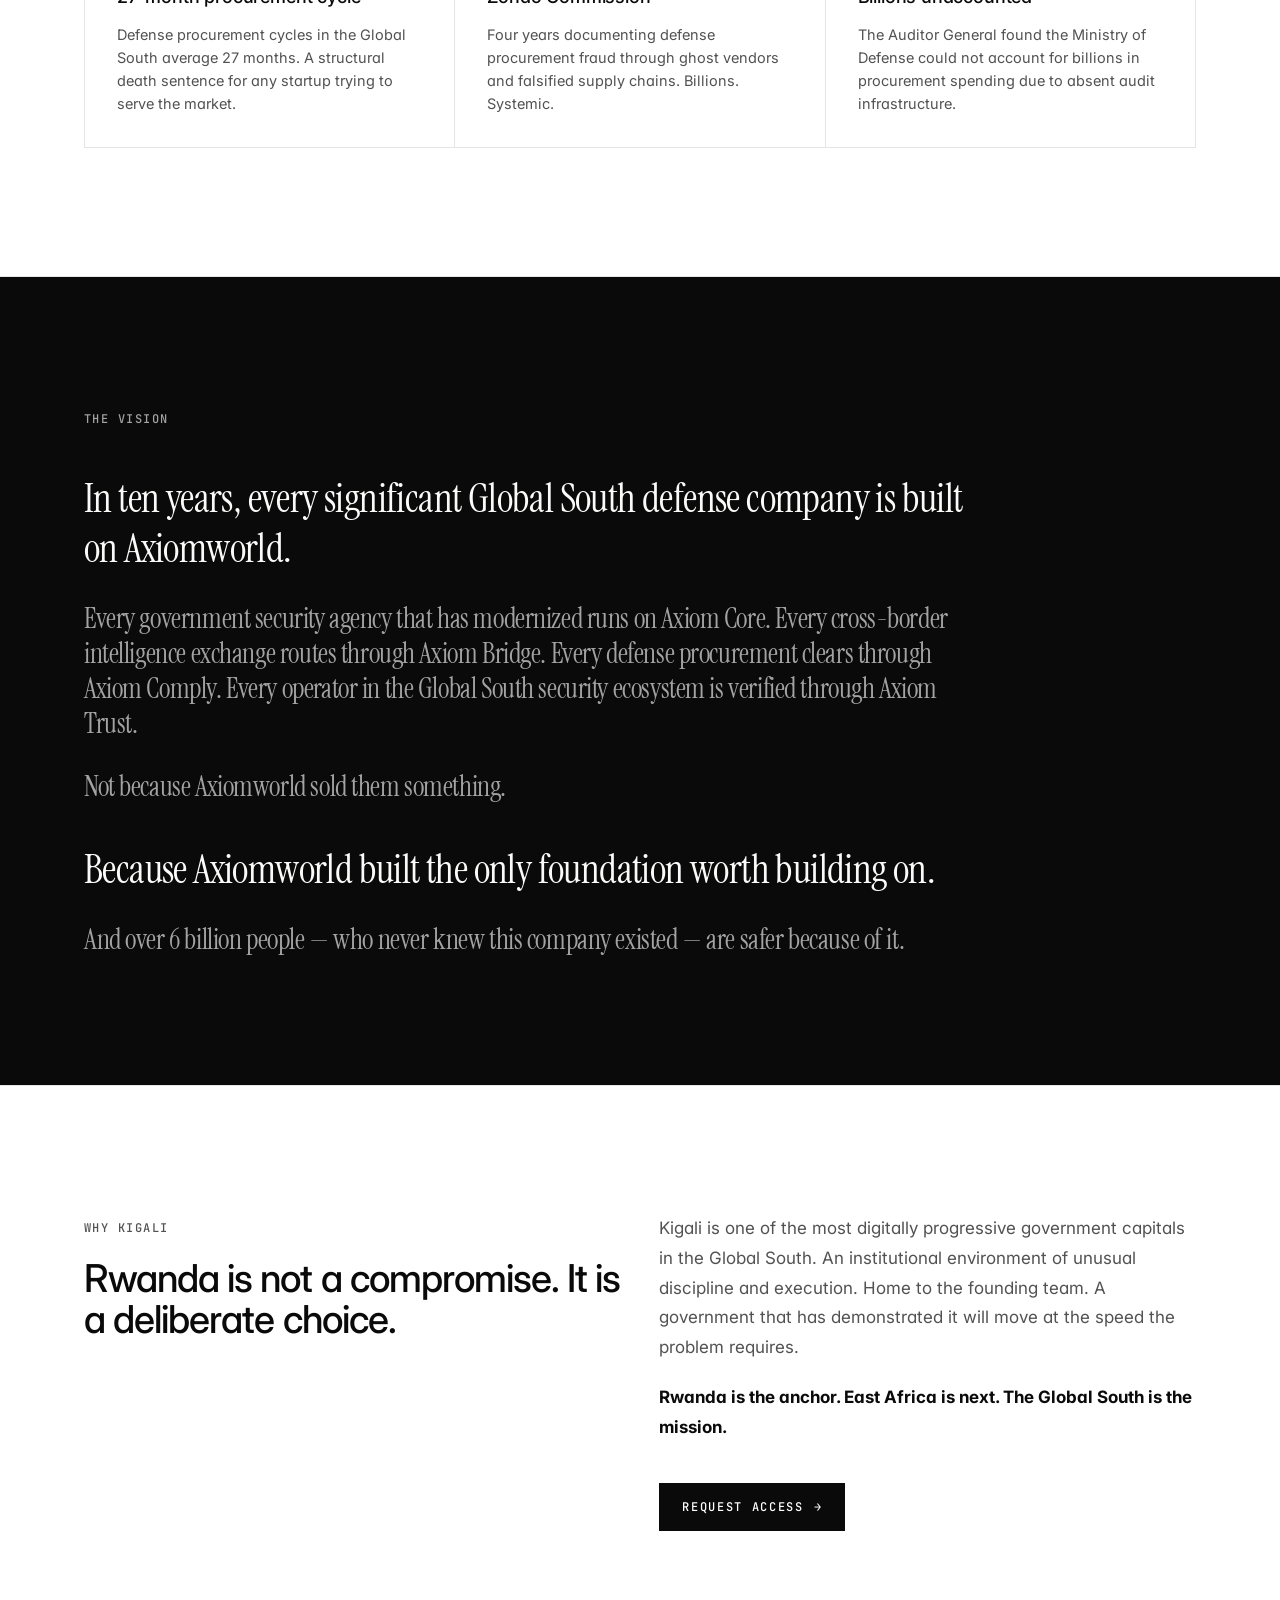
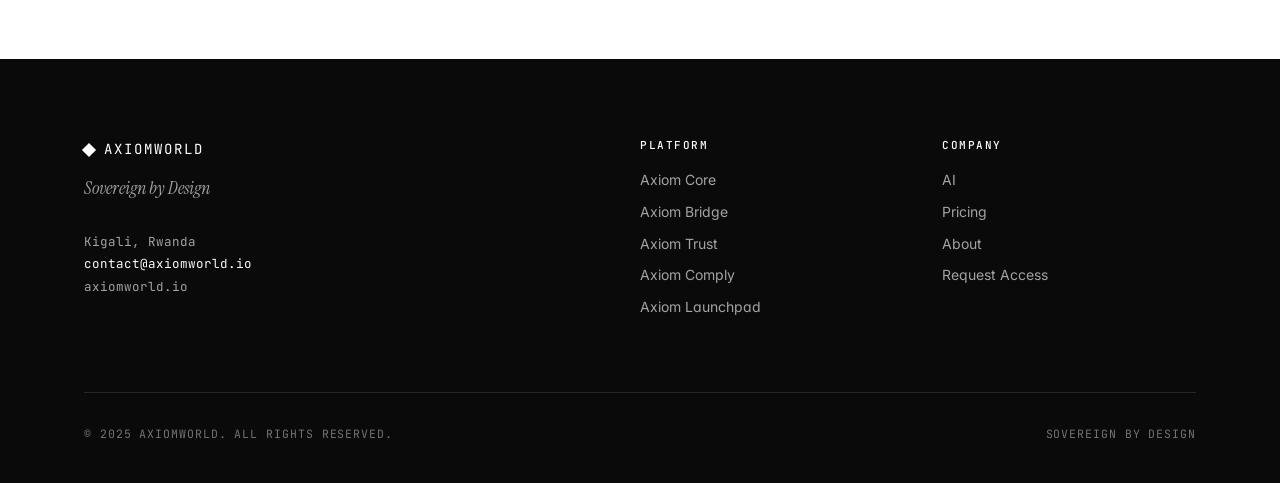
==== commit b644460c: "Reposition site from Africa to Global South" ====
--- a/about.html
+++ b/about.html
@@ -55,7 +55,7 @@
       </div>
       <div class="prose">
         <p><strong style="color:var(--text);">2 + 2 = 4.</strong> You don't argue it. You build on it.</p>
-        <p>Africa's sovereignty is not a debate. Africa's right to own its own security infrastructure is not a proposal up for review. It is a self-evident truth — a continent of 1.4 billion people that has every right to build, own, and operate the systems that protect it.</p>
+        <p>The Global South's sovereignty is not a debate. The Global South's right to own its own security infrastructure is not a proposal up for review. It is a self-evident truth — a region of over 6 billion people that has every right to build, own, and operate the systems that protect it.</p>
         <p><strong style="color:var(--text);">Axiomworld. Built on what cannot be argued.</strong></p>
       </div>
     </div>
@@ -74,25 +74,25 @@
       <div class="layer">
         <div class="layer-num">01</div>
         <h3 class="layer-title">Foreign Infrastructure Dependency</h3>
-        <p class="layer-desc">Africa spends over $50 billion annually on defense. Every dollar flows through foreign hardware, software, and servers. Every military system on the continent is a foreign product running on foreign infrastructure governed by foreign law. In 2022, France remotely disabled military equipment sold to Mali after a government pivot. The kill switch was built into the contract. That is not a vendor relationship. That is a dependency relationship. And it has a cost measured in lives and sovereignty.</p>
+        <p class="layer-desc">The Global South spends over $50 billion annually on defense. Every dollar flows through foreign hardware, software, and servers. Every military system across the Global South is a foreign product running on foreign infrastructure governed by foreign law. In 2022, France remotely disabled military equipment sold to Mali after a government pivot. The kill switch was built into the contract. That is not a vendor relationship. That is a dependency relationship. And it has a cost measured in lives and sovereignty.</p>
       </div>
 
       <div class="layer">
         <div class="layer-num">02</div>
         <h3 class="layer-title">Zero Interoperability</h3>
-        <p class="layer-desc">Africa has 54 nations sharing 110 land borders. Its most significant security threats — insurgency, maritime piracy, cross-border trafficking, disinformation — do not respect those borders. But the security systems on either side of every border cannot communicate. A threat crossing three borders becomes invisible to every system it crosses into. Five nations, one mandate, four years — and the MNJTF still could not share intelligence in real time.</p>
+        <p class="layer-desc">The Global South spans over 130 nations across four continents. Its most significant security threats — insurgency, maritime piracy, cross-border trafficking, disinformation — do not respect those borders. But the security systems on either side of every border cannot communicate. A threat crossing three borders becomes invisible to every system it crosses into. Five nations, one mandate, four years — and the MNJTF still could not share intelligence in real time.</p>
       </div>
 
       <div class="layer">
         <div class="layer-num">03</div>
         <h3 class="layer-title">No Indigenous Stack</h3>
-        <p class="layer-desc">There is no African-built, African-owned defense infrastructure platform. Not one. A founder in Kigali who wants to build a defense technology company today must either construct every piece of foundational infrastructure from scratch or build on foreign platforms and accept foreign dependency from day one. The ecosystem cannot scale on a foundation it does not own.</p>
+        <p class="layer-desc">There is no Global South-built, Global South-owned defense infrastructure platform. Not one. A founder in Kigali who wants to build a defense technology company today must either construct every piece of foundational infrastructure from scratch or build on foreign platforms and accept foreign dependency from day one. The ecosystem cannot scale on a foundation it does not own.</p>
       </div>
 
       <div class="layer">
         <div class="layer-num">04</div>
         <h3 class="layer-title">Compliance Paralysis</h3>
-        <p class="layer-desc">Defense procurement cycles in Sub-Saharan Africa average 27 months. The primary constraint is regulatory clearance — not capability. A startup with a world-class product can spend two years navigating procurement frameworks before making a single sale. Most don't survive that long. The continent loses innovation it cannot afford to lose.</p>
+        <p class="layer-desc">Defense procurement cycles in the Global South average 27 months. The primary constraint is regulatory clearance — not capability. A startup with a world-class product can spend two years navigating procurement frameworks before making a single sale. Most don't survive that long. The Global South loses innovation it cannot afford to lose.</p>
       </div>
 
     </div>
@@ -125,7 +125,7 @@
       <div class="evidence-item">
         <div class="evidence-year">2023 — World Bank</div>
         <div class="evidence-title">27-month procurement cycle</div>
-        <div class="evidence-text">Defense procurement cycles in Sub-Saharan Africa average 27 months. A structural death sentence for any startup trying to serve the market.</div>
+        <div class="evidence-text">Defense procurement cycles in the Global South average 27 months. A structural death sentence for any startup trying to serve the market.</div>
       </div>
       <div class="evidence-item">
         <div class="evidence-year">2018–2022 — South Africa</div>
@@ -145,11 +145,11 @@
   <div class="container">
     <span class="eyebrow">The Vision</span>
     <div class="statement-body" style="margin-top: 24px;">
-      <p style="color:#fafaf9;">In ten years, every significant African defense company is built on Axiomworld.</p>
-      <p style="color:#a3a3a3; font-size: clamp(20px, 2.4vw, 28px);">Every government security agency that has modernized runs on Axiom Core. Every cross-border intelligence exchange routes through Axiom Bridge. Every defense procurement clears through Axiom Comply. Every operator in the African security ecosystem is verified through Axiom Trust.</p>
+      <p style="color:#fafaf9;">In ten years, every significant Global South defense company is built on Axiomworld.</p>
+      <p style="color:#a3a3a3; font-size: clamp(20px, 2.4vw, 28px);">Every government security agency that has modernized runs on Axiom Core. Every cross-border intelligence exchange routes through Axiom Bridge. Every defense procurement clears through Axiom Comply. Every operator in the Global South security ecosystem is verified through Axiom Trust.</p>
       <p style="color:#a3a3a3; font-size: clamp(20px, 2.4vw, 28px);">Not because Axiomworld sold them something.</p>
       <p style="color:#fafaf9;">Because Axiomworld built the only foundation worth building on.</p>
-      <p style="color:#a3a3a3; font-size: clamp(20px, 2.4vw, 28px);">And 1.4 billion people — who never knew this company existed — are safer because of it.</p>
+      <p style="color:#a3a3a3; font-size: clamp(20px, 2.4vw, 28px);">And over 6 billion people — who never knew this company existed — are safer because of it.</p>
     </div>
   </div>
 </section>
@@ -162,8 +162,8 @@
         <h2 class="section-title" style="font-size: clamp(26px, 3vw, 40px);">Rwanda is not a compromise. It is a deliberate choice.</h2>
       </div>
       <div class="prose">
-        <p>Kigali is the most digitally progressive government capital on the African continent. An institutional environment of unusual discipline and execution. Home to the founding team. A government that has demonstrated it will move at the speed the problem requires.</p>
-        <p><strong style="color:var(--text);">Rwanda is the anchor. East Africa is next. The continent is the mission.</strong></p>
+        <p>Kigali is one of the most digitally progressive government capitals in the Global South. An institutional environment of unusual discipline and execution. Home to the founding team. A government that has demonstrated it will move at the speed the problem requires.</p>
+        <p><strong style="color:var(--text);">Rwanda is the anchor. East Africa is next. The Global South is the mission.</strong></p>
         <div style="margin-top: 40px;">
           <a href="request-access.html" class="btn">Request Access <span class="arrow">→</span></a>
         </div>
